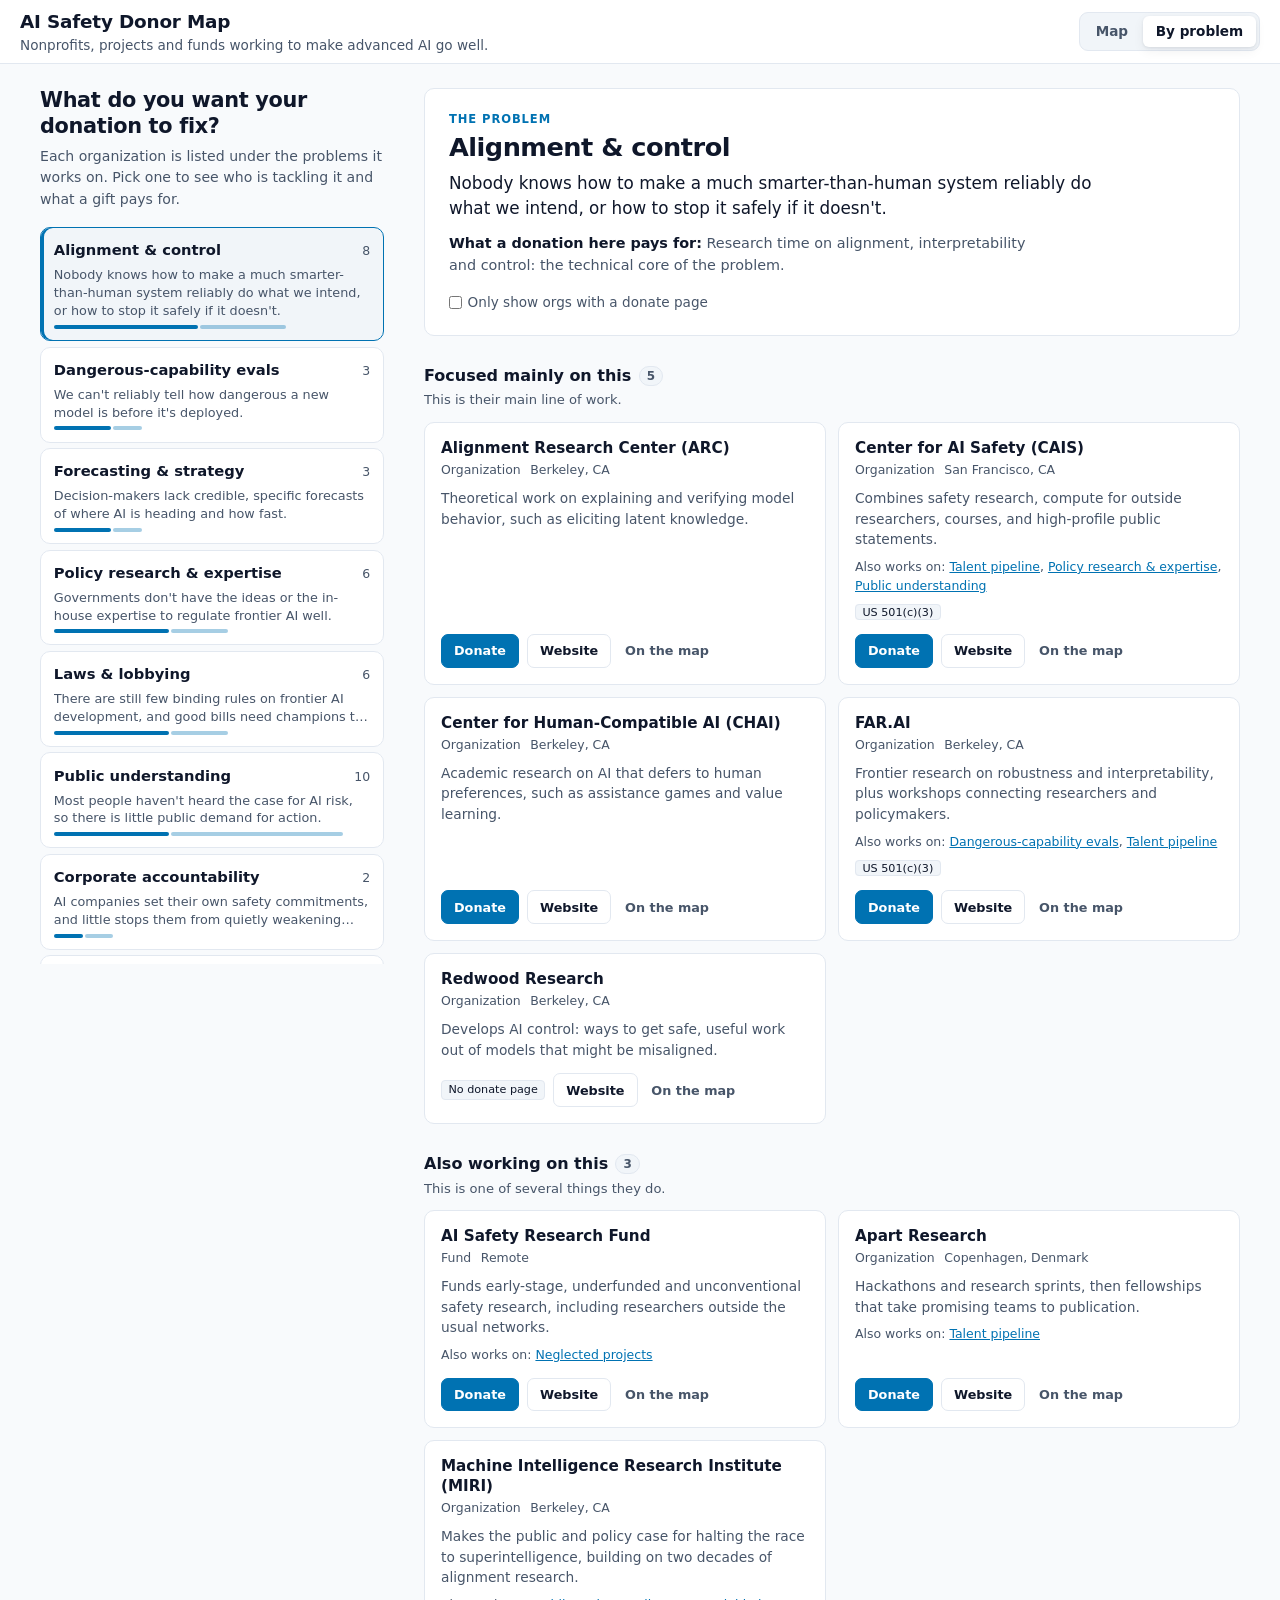
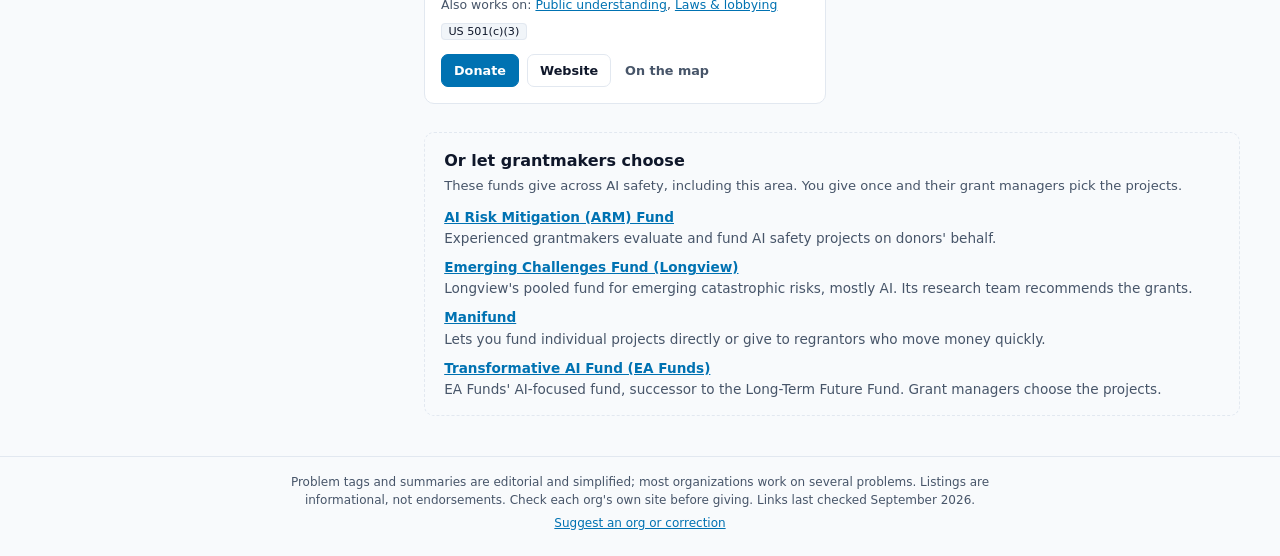
==== problems.html @ 3c9e0196 "Add a By problem view for donors Groups orgs by the problem they work on (alignment, evals, laws, pu" ====
<!DOCTYPE html>
<html lang="en">
<head>
  <meta charset="UTF-8" />
  <meta name="viewport" content="width=device-width, initial-scale=1.0" />
  <title>AI Safety Donor Map: By problem</title>
  <meta name="description" content="AI safety nonprofits, projects and funds organized by the problem they're working to solve, for donors deciding where to give." />
  <meta property="og:title" content="AI Safety Donor Map: By problem" />
  <meta property="og:description" content="Start with what you want your donation to fix, then see who is working on it." />
  <meta name="theme-color" content="#0f172a" />
  <link rel="icon" href="data:image/svg+xml,<svg xmlns='http://www.w3.org/2000/svg' viewBox='0 0 32 32'><circle cx='16' cy='16' r='14' fill='%230072B2'/><circle cx='16' cy='16' r='6' fill='%23E69F00'/></svg>" />
  <link rel="stylesheet" href="style.css" />
</head>
<body class="problems-page">
  <header class="topbar">
    <div class="brand">
      <h1>AI Safety Donor Map</h1>
      <p class="tagline">Nonprofits, projects and funds working to make advanced AI go well.</p>
    </div>
    <nav class="views" aria-label="Views">
      <a href="/">Map</a>
      <a href="/problems" aria-current="page">By problem</a>
    </nav>
  </header>

  <div class="pb-layout">
    <aside class="pb-rail" aria-label="Problems">
      <div class="pb-intro">
        <h2>What do you want your donation to fix?</h2>
        <p>Each organization is listed under the problems it works on. Pick one to see who is tackling it and what a gift pays for.</p>
      </div>
      <ol id="problem-list" class="pb-list"></ol>
      <p class="pb-note">Counts cover this directory's <span id="total"></span> listings, not the whole field. A low count can mean a neglected problem, or one this directory hasn't covered yet.</p>
    </aside>

    <main id="detail" class="pb-detail" tabindex="-1" aria-live="polite"></main>
  </div>

  <footer class="pb-foot">
    <p>Problem tags and summaries are editorial and simplified; most organizations work on several problems. Listings are informational, not endorsements. Check each org's own site before giving. Links last checked <span id="verified"></span>.</p>
    <p><a href="https://github.com/jaebooker/ai_donor_map/issues/new?title=Suggest%20an%20org" target="_blank" rel="noopener">Suggest an org or correction</a></p>
  </footer>

  <script src="problems.js"></script>
</body>
</html>
---- style.css ----
:root {
  --bg: #f8fafc;
  --surface: #ffffff;
  --surface-2: #f1f5f9;
  --border: #e2e8f0;
  --text: #0f172a;
  --muted: #475569;
  --accent: #0072b2;
  --accent-text: #ffffff;
  --shadow: 0 1px 3px rgba(15, 23, 42, 0.08), 0 4px 12px rgba(15, 23, 42, 0.06);
  --radius: 10px;
  --panel-w: 400px;
  --topbar-h: 64px;
}
@media (prefers-color-scheme: dark) {
  :root {
    --bg: #0b1120;
    --surface: #111827;
    --surface-2: #1e293b;
    --border: #273449;
    --text: #e2e8f0;
    --muted: #94a3b8;
    --accent: #56b4e9;
    --accent-text: #0b1120;
    --shadow: 0 1px 3px rgba(0, 0, 0, 0.4);
  }
}

* { margin: 0; padding: 0; box-sizing: border-box; }
html, body { height: 100%; }
body {
  font-family: system-ui, -apple-system, "Segoe UI", Roboto, "Helvetica Neue", sans-serif;
  line-height: 1.5;
  background: var(--bg);
  color: var(--text);
  display: flex;
  flex-direction: column;
}
a { color: var(--accent); }
.sr-only { position: absolute; width: 1px; height: 1px; overflow: hidden; clip: rect(0 0 0 0); }

.topbar {
  height: var(--topbar-h);
  display: flex;
  align-items: center;
  justify-content: space-between;
  gap: 1rem;
  padding: 0 1.25rem;
  background: var(--surface);
  border-bottom: 1px solid var(--border);
  flex-shrink: 0;
}
.topbar h1 { font-size: 1.15rem; letter-spacing: -0.01em; }
.tagline { font-size: 0.85rem; color: var(--muted); }
.view-toggle { display: none; }

.layout { flex: 1; display: flex; min-height: 0; }
.panel {
  width: var(--panel-w);
  flex-shrink: 0;
  display: flex;
  flex-direction: column;
  background: var(--surface);
  border-right: 1px solid var(--border);
  min-height: 0;
}
.controls { padding: 1rem 1rem 0.5rem; border-bottom: 1px solid var(--border); }
.search input, select {
  width: 100%;
  font: inherit;
  font-size: 0.9rem;
  color: var(--text);
  background: var(--surface-2);
  border: 1px solid var(--border);
  border-radius: 8px;
  padding: 0.55rem 0.75rem;
}
.search input:focus, select:focus { outline: 2px solid var(--accent); outline-offset: 1px; }

.chips { display: flex; flex-wrap: wrap; gap: 0.4rem; margin: 0.75rem 0; }
.chip {
  font: inherit;
  font-size: 0.78rem;
  display: inline-flex;
  align-items: center;
  gap: 0.35rem;
  padding: 0.3rem 0.6rem;
  border-radius: 999px;
  border: 1px solid var(--border);
  background: var(--surface);
  color: var(--text);
  cursor: pointer;
}
.chip .dot { width: 9px; height: 9px; border-radius: 50%; background: var(--c); }
.chip[aria-pressed="false"] { opacity: 0.45; }
.chip[aria-pressed="false"] .dot { background: transparent; box-shadow: inset 0 0 0 1.5px var(--c); }

.row { display: flex; gap: 0.75rem; align-items: center; }
.row select { width: auto; flex: 1; }
.check { font-size: 0.85rem; color: var(--muted); display: flex; gap: 0.35rem; align-items: center; white-space: nowrap; }
.count { font-size: 0.8rem; color: var(--muted); margin-top: 0.6rem; }

.list { list-style: none; overflow-y: auto; flex: 1; padding: 0.5rem; }
.card {
  padding: 0.8rem 0.85rem;
  border-radius: var(--radius);
  border: 1px solid transparent;
  cursor: pointer;
}
.card + .card { margin-top: 0.25rem; }
.card:hover, .card:focus-visible { background: var(--surface-2); outline: none; }
.card.active { border-color: var(--accent); background: var(--surface-2); }
.card h3 { font-size: 0.95rem; line-height: 1.3; }
.meta { font-size: 0.78rem; color: var(--muted); margin: 0.15rem 0 0.4rem; display: flex; flex-wrap: wrap; gap: 0.25rem 0.6rem; align-items: center; }
.tags { display: inline-flex; gap: 3px; }
.tags i { width: 8px; height: 8px; border-radius: 50%; display: inline-block; }
.card p.desc { font-size: 0.85rem; color: var(--muted); }
.card .desc { display: -webkit-box; -webkit-line-clamp: 2; -webkit-box-orient: vertical; overflow: hidden; }
.card.active .desc { display: block; }
.card .actions { display: none; margin-top: 0.6rem; gap: 0.5rem; flex-wrap: wrap; }
.card.active .actions { display: flex; }
.btn {
  font-size: 0.8rem;
  font-weight: 600;
  text-decoration: none;
  padding: 0.4rem 0.75rem;
  border-radius: 7px;
  border: 1px solid var(--border);
  color: var(--text);
  background: var(--surface);
}
.btn.primary { background: var(--accent); color: var(--accent-text); border-color: var(--accent); }
.badge { font-size: 0.7rem; padding: 0.05rem 0.4rem; border-radius: 4px; background: var(--surface-2); border: 1px solid var(--border); }
.extra { font-size: 0.78rem; margin-top: 0.45rem; }
.empty { padding: 2rem 1rem; text-align: center; color: var(--muted); font-size: 0.9rem; }

.panel-foot { font-size: 0.75rem; color: var(--muted); padding: 0.75rem 1rem; border-top: 1px solid var(--border); }
.panel-foot p + p { margin-top: 0.3rem; }

.map-wrap { flex: 1; position: relative; min-width: 0; }
#map { position: absolute; inset: 0; background: var(--surface-2); }

/* Map markers and popups */
.pin {
  width: 18px; height: 18px; border-radius: 50%;
  border: 2.5px solid #fff;
  box-shadow: 0 1px 4px rgba(0,0,0,0.4);
}
.pin.active { transform: scale(1.35); box-shadow: 0 0 0 4px rgba(0,114,178,0.35), 0 1px 4px rgba(0,0,0,0.4); }
.cluster {
  width: 36px; height: 36px; border-radius: 50%;
  display: grid; place-items: center;
  font-weight: 700; font-size: 0.85rem; color: #0f172a;
  background: #ffffff;
  border: 3px solid #0072b2;
  box-shadow: 0 1px 5px rgba(0,0,0,0.35);
}
.leaflet-popup-content-wrapper { border-radius: var(--radius); background: var(--surface); color: var(--text); }
.leaflet-popup-tip { background: var(--surface); }
.leaflet-popup-content { margin: 0.8rem 0.9rem; font-size: 0.85rem; line-height: 1.45; }
.leaflet-popup-content h3 { font-size: 0.95rem; margin-bottom: 0.2rem; }
.leaflet-popup-content .meta { margin-bottom: 0.5rem; }
.leaflet-popup-content .actions { display: flex; gap: 0.5rem; margin-top: 0.6rem; }
.leaflet-popup-content a.btn.primary { color: var(--accent-text); }
.leaflet-container a.btn { color: var(--text); }
.leaflet-container a.btn.primary { color: var(--accent-text); }

/* Mobile: stacked, toggle between map and list */
@media (max-width: 760px) {
  :root { --topbar-h: 56px; }
  .tagline { display: none; }
  .topbar { padding: 0 1rem; }
  .view-toggle {
    display: inline-block;
    font: inherit; font-size: 0.85rem; font-weight: 600;
    padding: 0.4rem 0.9rem; border-radius: 8px;
    border: 1px solid var(--border); background: var(--surface-2); color: var(--text);
  }
  .layout { position: relative; }
  .panel {
    position: absolute; inset: 0; width: 100%; z-index: 1100;
    border-right: 0;
    transform: translateX(-100%);
    transition: transform 0.2s ease;
  }
  body.show-list .panel { transform: none; }
}

/* View switcher */
.views { display: inline-flex; margin-left: auto; padding: 3px; gap: 2px; border: 1px solid var(--border); border-radius: 9px; background: var(--surface-2); flex-shrink: 0; }
.views a { font-size: 0.85rem; font-weight: 600; text-decoration: none; color: var(--muted); padding: 0.35rem 0.8rem; border-radius: 6px; white-space: nowrap; }
.views a:hover { color: var(--text); }
.views a[aria-current="page"] { background: var(--surface); color: var(--text); box-shadow: var(--shadow); }
.views a:focus-visible { outline: 2px solid var(--accent); outline-offset: 1px; }

/* Problem view */
.problems-page { height: auto; min-height: 100%; }
.pb-layout { flex: 1; display: grid; grid-template-columns: minmax(300px, 380px) 1fr; align-items: start; width: 100%; max-width: 1240px; margin: 0 auto; }
.pb-rail { position: sticky; top: 0; max-height: 100vh; overflow-y: auto; padding: 1.5rem 1rem 1.5rem 1.25rem; }
.pb-intro h2 { font-size: 1.3rem; line-height: 1.25; letter-spacing: -0.015em; }
.pb-intro p { font-size: 0.88rem; color: var(--muted); margin-top: 0.4rem; }
.pb-list { list-style: none; margin-top: 1.1rem; display: grid; gap: 0.35rem; }
.pb-item { width: 100%; text-align: left; font: inherit; color: var(--text); cursor: pointer; display: grid; gap: 0.3rem; padding: 0.7rem 0.8rem; border-radius: var(--radius); border: 1px solid var(--border); background: var(--surface); }
.pb-item:hover { background: var(--surface-2); }
.pb-item:focus-visible { outline: 2px solid var(--accent); outline-offset: 2px; }
.pb-item[aria-pressed="true"] { border-color: var(--accent); background: var(--surface-2); box-shadow: inset 3px 0 var(--accent); }
.pb-item-head { display: flex; justify-content: space-between; align-items: baseline; gap: 0.5rem; font-size: 0.92rem; }
.pb-count { font-size: 0.78rem; color: var(--muted); font-variant-numeric: tabular-nums; }
.pb-item-text { font-size: 0.8rem; color: var(--muted); line-height: 1.4; display: -webkit-box; -webkit-line-clamp: 2; -webkit-box-orient: vertical; overflow: hidden; }
.pb-item[aria-pressed="true"] .pb-item-text { -webkit-line-clamp: unset; }
.pb-bar { display: flex; gap: 2px; height: 4px; }
.pb-bar i { display: block; height: 100%; border-radius: 2px; background: var(--accent); }
.pb-bar i.also { background: var(--accent); opacity: 0.35; }
.pb-note { font-size: 0.75rem; color: var(--muted); margin-top: 1rem; }

.pb-detail { padding: 1.5rem 1.25rem 2.5rem 1.5rem; min-width: 0; outline: none; }
.pb-head { padding: 1.4rem 1.5rem; border-radius: var(--radius); background: var(--surface); border: 1px solid var(--border); }
.eyebrow { font-size: 0.72rem; font-weight: 700; letter-spacing: 0.08em; text-transform: uppercase; color: var(--accent); }
.pb-head h2 { font-size: 1.6rem; line-height: 1.2; letter-spacing: -0.02em; margin-top: 0.2rem; }
.pb-problem { font-size: 1.05rem; margin-top: 0.5rem; max-width: 62ch; }
.pb-buys { font-size: 0.9rem; color: var(--muted); margin-top: 0.75rem; max-width: 66ch; }
.pb-buys strong { color: var(--text); }
.pb-head .check { margin-top: 1rem; }
.pb-group { margin-top: 1.75rem; }
.pb-group h3 { font-size: 1rem; display: flex; align-items: center; gap: 0.45rem; }
.pb-group-n { font-size: 0.75rem; font-weight: 600; color: var(--muted); background: var(--surface-2); border: 1px solid var(--border); border-radius: 999px; padding: 0 0.45rem; }
.pb-hint { font-size: 0.82rem; color: var(--muted); margin-top: 0.15rem; }
.pb-cards { list-style: none; display: grid; grid-template-columns: repeat(auto-fill, minmax(280px, 1fr)); gap: 0.75rem; margin-top: 0.75rem; }
.pb-card { display: flex; flex-direction: column; padding: 1rem; border-radius: var(--radius); background: var(--surface); border: 1px solid var(--border); }
.pb-card h4 { font-size: 0.95rem; line-height: 1.3; }
.pb-card .meta { margin: 0.15rem 0 0; }
.pb-card > p { font-size: 0.86rem; color: var(--muted); margin-top: 0.5rem; }
.pb-card .pb-also { font-size: 0.78rem; }
.pb-card .actions { display: flex; flex-wrap: wrap; gap: 0.5rem; align-items: center; margin-top: auto; padding-top: 0.8rem; }
.btn.subtle { border-color: transparent; color: var(--muted); padding-left: 0.3rem; padding-right: 0.3rem; }
.btn.subtle:hover { color: var(--text); }
.pb-funds { padding: 1rem 1.2rem; border-radius: var(--radius); border: 1px dashed var(--border); }
.pb-fundlist { list-style: none; display: grid; gap: 0.55rem; margin-top: 0.7rem; }
.pb-fundlist li { font-size: 0.85rem; display: grid; gap: 0.05rem; }
.pb-fundlist a { font-weight: 600; }
.pb-fundlist span { color: var(--muted); }
.pb-foot { font-size: 0.75rem; color: var(--muted); padding: 1rem 1.25rem 1.5rem; border-top: 1px solid var(--border); text-align: center; }
.pb-foot p { max-width: 760px; margin: 0 auto; }
.pb-foot p + p { margin-top: 0.3rem; }

@media (max-width: 900px) {
  .pb-layout { grid-template-columns: 1fr; }
  .pb-rail { position: static; max-height: none; padding: 1.25rem 1rem 0; }
  .pb-list { grid-template-columns: repeat(auto-fill, minmax(230px, 1fr)); }
  .pb-detail { padding: 1.25rem 1rem 2rem; scroll-margin-top: 0.5rem; }
}
@media (max-width: 760px) {
  .views { margin-left: auto; }
  .views a { padding: 0.35rem 0.6rem; font-size: 0.8rem; }
  .topbar h1 { font-size: 1rem; }
  .pb-head { padding: 1.1rem 1rem; }
  .pb-head h2 { font-size: 1.35rem; }
  .pb-problem { font-size: 0.98rem; }
  .pb-cards { grid-template-columns: 1fr; }
}
@media (max-width: 420px) {
  .topbar h1 { font-size: 0.92rem; }
  .views a { padding: 0.3rem 0.45rem; }
}
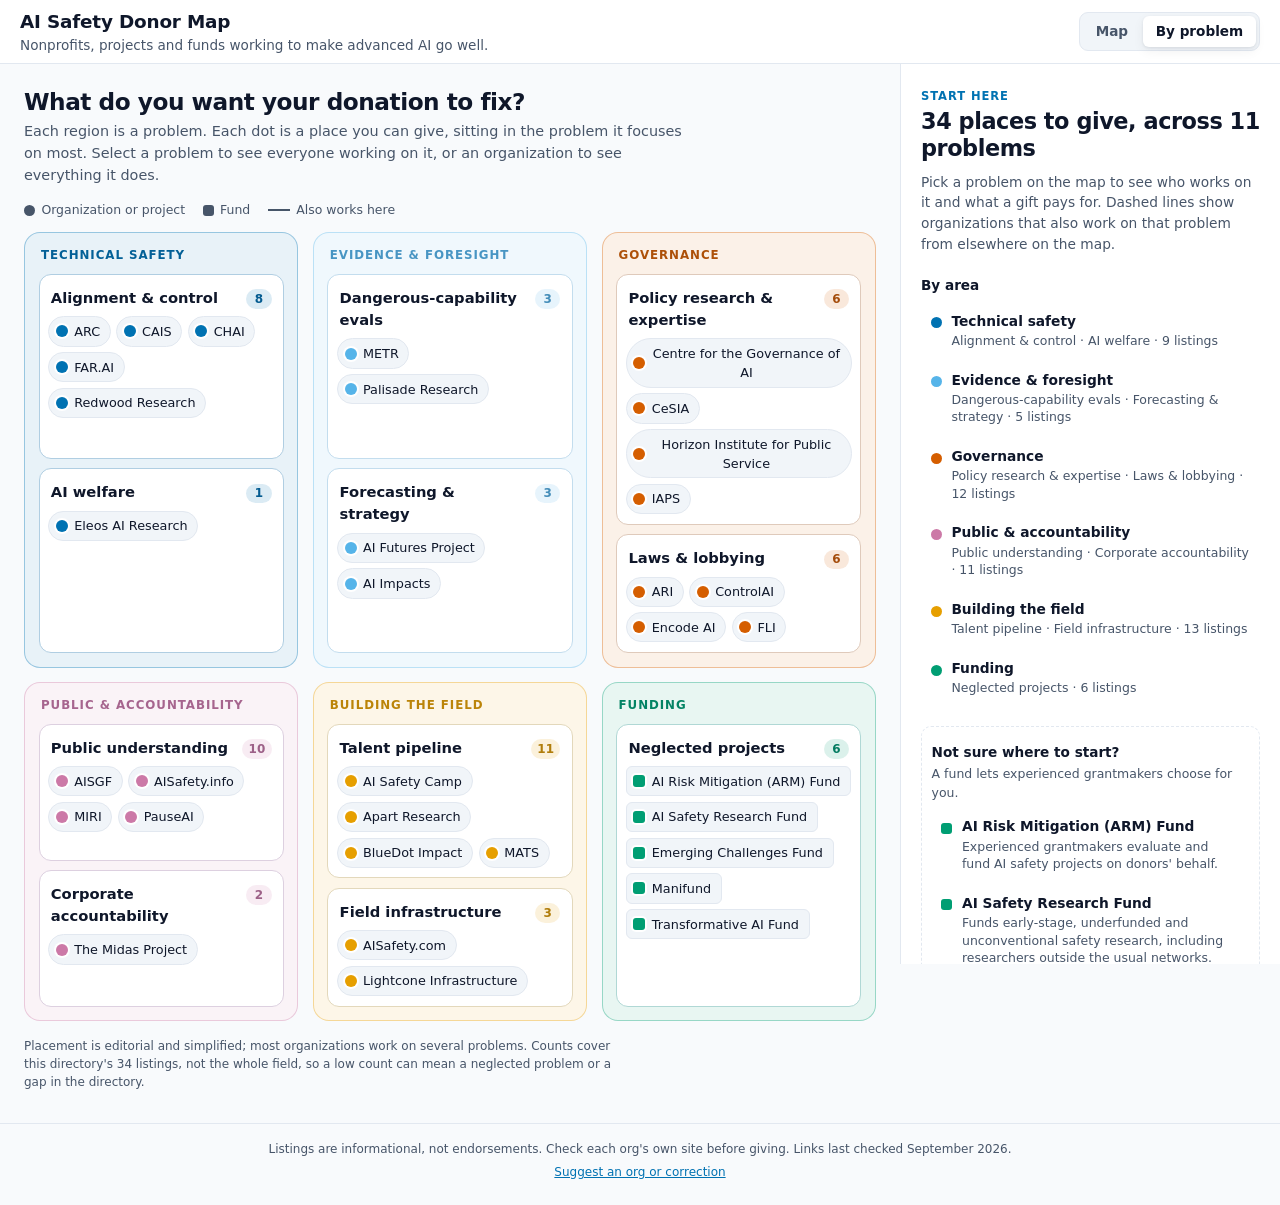
==== commit 7f45aee3: "Turn the By problem view into a visual landscape Problems become regions inside six colored zones; e" ====
--- a/problems.html
+++ b/problems.html
@@ -4,7 +4,7 @@
   <meta charset="UTF-8" />
   <meta name="viewport" content="width=device-width, initial-scale=1.0" />
   <title>AI Safety Donor Map: By problem</title>
-  <meta name="description" content="AI safety nonprofits, projects and funds organized by the problem they're working to solve, for donors deciding where to give." />
+  <meta name="description" content="A visual map of AI safety by the problems organizations are working to solve, for donors deciding where to give." />
   <meta property="og:title" content="AI Safety Donor Map: By problem" />
   <meta property="og:description" content="Start with what you want your donation to fix, then see who is working on it." />
   <meta name="theme-color" content="#0f172a" />
@@ -23,21 +23,28 @@
     </nav>
   </header>
 
-  <div class="pb-layout">
-    <aside class="pb-rail" aria-label="Problems">
-      <div class="pb-intro">
+  <div class="ls-layout">
+    <main class="ls-main">
+      <div class="ls-intro">
         <h2>What do you want your donation to fix?</h2>
-        <p>Each organization is listed under the problems it works on. Pick one to see who is tackling it and what a gift pays for.</p>
+        <p>Each region is a problem. Each dot is a place you can give, sitting in the problem it focuses on most. Select a problem to see everyone working on it, or an organization to see everything it does.</p>
       </div>
-      <ol id="problem-list" class="pb-list"></ol>
-      <p class="pb-note">Counts cover this directory's <span id="total"></span> listings, not the whole field. A low count can mean a neglected problem, or one this directory hasn't covered yet.</p>
-    </aside>
+      <div class="ls-legend" aria-hidden="true">
+        <span><i class="ls-key org"></i>Organization or project</span>
+        <span><i class="ls-key fund"></i>Fund</span>
+        <span><i class="ls-key line"></i>Also works here</span>
+      </div>
+      <div id="landscape" class="ls-map">
+        <svg id="links" class="ls-links" aria-hidden="true"></svg>
+      </div>
+      <p class="ls-note">Placement is editorial and simplified; most organizations work on several problems. Counts cover this directory's <span id="total"></span> listings, not the whole field, so a low count can mean a neglected problem or a gap in the directory.</p>
+    </main>
 
-    <main id="detail" class="pb-detail" tabindex="-1" aria-live="polite"></main>
+    <aside id="detail" class="ls-detail" tabindex="-1" aria-live="polite" aria-label="Details"></aside>
   </div>
 
   <footer class="pb-foot">
-    <p>Problem tags and summaries are editorial and simplified; most organizations work on several problems. Listings are informational, not endorsements. Check each org's own site before giving. Links last checked <span id="verified"></span>.</p>
+    <p>Listings are informational, not endorsements. Check each org's own site before giving. Links last checked <span id="verified"></span>.</p>
     <p><a href="https://github.com/jaebooker/ai_donor_map/issues/new?title=Suggest%20an%20org" target="_blank" rel="noopener">Suggest an org or correction</a></p>
   </footer>
 
--- a/style.css
+++ b/style.css
@@ -193,72 +193,102 @@
 .views a[aria-current="page"] { background: var(--surface); color: var(--text); box-shadow: var(--shadow); }
 .views a:focus-visible { outline: 2px solid var(--accent); outline-offset: 1px; }
 
-/* Problem view */
+/* Problem landscape */
 .problems-page { height: auto; min-height: 100%; }
-.pb-layout { flex: 1; display: grid; grid-template-columns: minmax(300px, 380px) 1fr; align-items: start; width: 100%; max-width: 1240px; margin: 0 auto; }
-.pb-rail { position: sticky; top: 0; max-height: 100vh; overflow-y: auto; padding: 1.5rem 1rem 1.5rem 1.25rem; }
-.pb-intro h2 { font-size: 1.3rem; line-height: 1.25; letter-spacing: -0.015em; }
-.pb-intro p { font-size: 0.88rem; color: var(--muted); margin-top: 0.4rem; }
-.pb-list { list-style: none; margin-top: 1.1rem; display: grid; gap: 0.35rem; }
-.pb-item { width: 100%; text-align: left; font: inherit; color: var(--text); cursor: pointer; display: grid; gap: 0.3rem; padding: 0.7rem 0.8rem; border-radius: var(--radius); border: 1px solid var(--border); background: var(--surface); }
-.pb-item:hover { background: var(--surface-2); }
-.pb-item:focus-visible { outline: 2px solid var(--accent); outline-offset: 2px; }
-.pb-item[aria-pressed="true"] { border-color: var(--accent); background: var(--surface-2); box-shadow: inset 3px 0 var(--accent); }
-.pb-item-head { display: flex; justify-content: space-between; align-items: baseline; gap: 0.5rem; font-size: 0.92rem; }
-.pb-count { font-size: 0.78rem; color: var(--muted); font-variant-numeric: tabular-nums; }
-.pb-item-text { font-size: 0.8rem; color: var(--muted); line-height: 1.4; display: -webkit-box; -webkit-line-clamp: 2; -webkit-box-orient: vertical; overflow: hidden; }
-.pb-item[aria-pressed="true"] .pb-item-text { -webkit-line-clamp: unset; }
-.pb-bar { display: flex; gap: 2px; height: 4px; }
-.pb-bar i { display: block; height: 100%; border-radius: 2px; background: var(--accent); }
-.pb-bar i.also { background: var(--accent); opacity: 0.35; }
-.pb-note { font-size: 0.75rem; color: var(--muted); margin-top: 1rem; }
-
-.pb-detail { padding: 1.5rem 1.25rem 2.5rem 1.5rem; min-width: 0; outline: none; }
-.pb-head { padding: 1.4rem 1.5rem; border-radius: var(--radius); background: var(--surface); border: 1px solid var(--border); }
 .eyebrow { font-size: 0.72rem; font-weight: 700; letter-spacing: 0.08em; text-transform: uppercase; color: var(--accent); }
-.pb-head h2 { font-size: 1.6rem; line-height: 1.2; letter-spacing: -0.02em; margin-top: 0.2rem; }
-.pb-problem { font-size: 1.05rem; margin-top: 0.5rem; max-width: 62ch; }
-.pb-buys { font-size: 0.9rem; color: var(--muted); margin-top: 0.75rem; max-width: 66ch; }
-.pb-buys strong { color: var(--text); }
-.pb-head .check { margin-top: 1rem; }
-.pb-group { margin-top: 1.75rem; }
-.pb-group h3 { font-size: 1rem; display: flex; align-items: center; gap: 0.45rem; }
-.pb-group-n { font-size: 0.75rem; font-weight: 600; color: var(--muted); background: var(--surface-2); border: 1px solid var(--border); border-radius: 999px; padding: 0 0.45rem; }
-.pb-hint { font-size: 0.82rem; color: var(--muted); margin-top: 0.15rem; }
-.pb-cards { list-style: none; display: grid; grid-template-columns: repeat(auto-fill, minmax(280px, 1fr)); gap: 0.75rem; margin-top: 0.75rem; }
-.pb-card { display: flex; flex-direction: column; padding: 1rem; border-radius: var(--radius); background: var(--surface); border: 1px solid var(--border); }
-.pb-card h4 { font-size: 0.95rem; line-height: 1.3; }
-.pb-card .meta { margin: 0.15rem 0 0; }
-.pb-card > p { font-size: 0.86rem; color: var(--muted); margin-top: 0.5rem; }
-.pb-card .pb-also { font-size: 0.78rem; }
-.pb-card .actions { display: flex; flex-wrap: wrap; gap: 0.5rem; align-items: center; margin-top: auto; padding-top: 0.8rem; }
 .btn.subtle { border-color: transparent; color: var(--muted); padding-left: 0.3rem; padding-right: 0.3rem; }
 .btn.subtle:hover { color: var(--text); }
-.pb-funds { padding: 1rem 1.2rem; border-radius: var(--radius); border: 1px dashed var(--border); }
-.pb-fundlist { list-style: none; display: grid; gap: 0.55rem; margin-top: 0.7rem; }
-.pb-fundlist li { font-size: 0.85rem; display: grid; gap: 0.05rem; }
-.pb-fundlist a { font-weight: 600; }
-.pb-fundlist span { color: var(--muted); }
+.pb-group-n { font-size: 0.72rem; font-weight: 600; color: var(--muted); background: var(--surface-2); border: 1px solid var(--border); border-radius: 999px; padding: 0 0.45rem; }
 .pb-foot { font-size: 0.75rem; color: var(--muted); padding: 1rem 1.25rem 1.5rem; border-top: 1px solid var(--border); text-align: center; }
 .pb-foot p { max-width: 760px; margin: 0 auto; }
 .pb-foot p + p { margin-top: 0.3rem; }
 
-@media (max-width: 900px) {
-  .pb-layout { grid-template-columns: 1fr; }
-  .pb-rail { position: static; max-height: none; padding: 1.25rem 1rem 0; }
-  .pb-list { grid-template-columns: repeat(auto-fill, minmax(230px, 1fr)); }
-  .pb-detail { padding: 1.25rem 1rem 2rem; scroll-margin-top: 0.5rem; }
+.ls-layout { flex: 1; display: grid; grid-template-columns: minmax(0, 1fr) 380px; align-items: start; }
+.ls-main { padding: 1.5rem 1.5rem 2rem; min-width: 0; }
+.ls-intro h2 { font-size: 1.45rem; line-height: 1.2; letter-spacing: -0.02em; }
+.ls-intro p { font-size: 0.9rem; color: var(--muted); margin-top: 0.35rem; max-width: 72ch; }
+.ls-legend { display: flex; flex-wrap: wrap; gap: 0.4rem 1.1rem; font-size: 0.78rem; color: var(--muted); margin: 0.9rem 0 0.8rem; }
+.ls-legend span { display: inline-flex; align-items: center; gap: 0.4rem; }
+.ls-key { display: inline-block; width: 11px; height: 11px; background: var(--muted); }
+.ls-key.org { border-radius: 50%; }
+.ls-key.fund { border-radius: 3px; }
+.ls-key.line { width: 22px; height: 0; border-top: 2px solid var(--muted); border-radius: 0; background: none; }
+
+.ls-map { position: relative; display: grid; grid-template-columns: repeat(3, minmax(0, 1fr)); gap: 0.9rem; }
+.ls-links { position: absolute; inset: 0; pointer-events: none; z-index: 3; overflow: visible; }
+.ls-links path { fill: none; stroke-width: 2; opacity: 0.75; stroke-dasharray: 5 4; }
+.ls-zone {
+  display: flex; flex-direction: column; gap: 0.6rem;
+  padding: 0.85rem; border-radius: 16px;
+  background: color-mix(in srgb, var(--z) 9%, var(--surface));
+  border: 1.5px solid color-mix(in srgb, var(--z) 35%, transparent);
+}
+.ls-zone-title { font-size: 0.74rem; font-weight: 800; letter-spacing: 0.08em; text-transform: uppercase; color: color-mix(in srgb, var(--z) 80%, var(--text)); padding: 0 0.15rem; }
+.ls-region { flex: 1; border-radius: 12px; background: var(--surface); border: 1px solid color-mix(in srgb, var(--z) 22%, var(--border)); padding: 0.25rem 0.55rem 0.6rem; transition: box-shadow .15s, border-color .15s, opacity .15s; }
+.ls-region-head { width: 100%; display: flex; justify-content: space-between; align-items: baseline; gap: 0.5rem; padding: 0.5rem 0.15rem 0.45rem; border: 0; background: none; font: inherit; color: var(--text); cursor: pointer; text-align: left; }
+.ls-region-name { font-size: 0.92rem; font-weight: 700; }
+.ls-region-head:hover .ls-region-name { color: color-mix(in srgb, var(--z) 75%, var(--text)); }
+.ls-region-head:focus-visible { outline: 2px solid var(--z); outline-offset: 2px; border-radius: 6px; }
+.ls-region-count { font-size: 0.75rem; font-weight: 700; min-width: 1.6rem; text-align: center; padding: 0.05rem 0.4rem; border-radius: 999px; background: color-mix(in srgb, var(--z) 14%, transparent); color: color-mix(in srgb, var(--z) 75%, var(--text)); font-variant-numeric: tabular-nums; }
+.ls-nodes { list-style: none; display: flex; flex-wrap: wrap; gap: 0.35rem; }
+.ls-node { display: inline-flex; align-items: center; gap: 0.4rem; font: inherit; font-size: 0.8rem; color: var(--text); padding: 0.28rem 0.6rem 0.28rem 0.4rem; border-radius: 999px; border: 1px solid var(--border); background: var(--surface-2); cursor: pointer; transition: opacity .15s, transform .15s, border-color .15s; }
+.ls-node.fund { border-radius: 6px; }
+.ls-node i { width: 12px; height: 12px; border-radius: 50%; flex-shrink: 0; box-shadow: 0 0 0 2px var(--surface); }
+.ls-node.fund i { border-radius: 3px; }
+.ls-node:hover { border-color: var(--z); transform: translateY(-1px); }
+.ls-node:focus-visible { outline: 2px solid var(--z); outline-offset: 2px; }
+.ls-empty { font-size: 0.78rem; color: var(--muted); font-style: italic; }
+
+.ls-map.has-sel .ls-region:not(.on) { opacity: 0.75; }
+.ls-map.has-sel .ls-node:not(.on) { opacity: 0.5; }
+.ls-map .ls-region.on { opacity: 1; border-color: var(--z); box-shadow: 0 0 0 2px color-mix(in srgb, var(--z) 45%, transparent); }
+.ls-map .ls-node.on { opacity: 1; border-color: color-mix(in srgb, var(--z) 60%, var(--border)); }
+.ls-map .ls-region:not(.on) .ls-node.on { opacity: 1; background: var(--surface); }
+.ls-node[aria-pressed="true"] { background: var(--text); color: var(--surface); border-color: var(--text); }
+.ls-note { font-size: 0.75rem; color: var(--muted); margin-top: 1rem; max-width: 80ch; }
+
+
+.ls-detail { position: sticky; top: 0; max-height: 100vh; overflow-y: auto; padding: 1.5rem 1.25rem 2rem; border-left: 1px solid var(--border); background: var(--surface); align-self: stretch; outline: none; }
+.ls-detail h2 { font-size: 1.4rem; line-height: 1.2; letter-spacing: -0.02em; margin-top: 0.2rem; }
+.ls-detail h3 { font-size: 0.85rem; margin: 1.3rem 0 0.5rem; display: flex; align-items: center; gap: 0.4rem; }
+.ls-problem { font-size: 1rem; margin-top: 0.5rem; }
+.ls-buys, .ls-desc { font-size: 0.86rem; color: var(--muted); margin-top: 0.6rem; }
+.ls-buys strong { color: var(--text); }
+.ls-rows { list-style: none; display: grid; gap: 0.25rem; }
+.ls-row { text-decoration: none; width: 100%; display: flex; gap: 0.6rem; align-items: flex-start; text-align: left; font: inherit; color: var(--text); padding: 0.5rem 0.55rem; border-radius: 8px; border: 1px solid transparent; background: none; cursor: pointer; }
+.ls-row:hover, .ls-row:focus-visible { background: var(--surface-2); border-color: var(--border); outline: none; }
+.ls-row i { width: 11px; height: 11px; border-radius: 50%; margin-top: 0.3rem; flex-shrink: 0; }
+.ls-row i.fund { border-radius: 3px; }
+.ls-row strong { display: block; font-size: 0.86rem; line-height: 1.3; }
+.ls-row small { display: block; font-size: 0.78rem; color: var(--muted); line-height: 1.4; margin-top: 0.1rem; }
+.ls-funds { margin-top: 1.3rem; padding: 0.2rem 0.6rem 0.6rem; border: 1px dashed var(--border); border-radius: var(--radius); }
+.ls-funds h3 { margin-top: 0.7rem; }
+.ls-funds > p { font-size: 0.78rem; color: var(--muted); margin: -0.3rem 0 0.4rem; }
+.ls-chips { display: flex; flex-wrap: wrap; gap: 0.35rem; }
+.ls-chip { font-size: 0.78rem; font-weight: 600; text-decoration: none; padding: 0.2rem 0.6rem; border-radius: 999px; color: color-mix(in srgb, var(--z) 80%, var(--text)); background: color-mix(in srgb, var(--z) 12%, transparent); border: 1px solid color-mix(in srgb, var(--z) 35%, transparent); }
+.ls-chip:hover { background: color-mix(in srgb, var(--z) 22%, transparent); }
+.ls-detail .actions { display: flex; flex-wrap: wrap; gap: 0.5rem; align-items: center; margin-top: 1.1rem; }
+.ls-back { font-size: 0.82rem; margin-top: 1.2rem; }
+.ls-back a { text-decoration: none; }
+
+@media (max-width: 1250px) { .ls-map { grid-template-columns: repeat(2, minmax(0, 1fr)); } }
+@media (max-width: 980px) {
+  .ls-layout { grid-template-columns: 1fr; }
+  .ls-detail { position: static; max-height: none; border-left: 0; border-top: 1px solid var(--border); scroll-margin-top: 0.5rem; }
+}
+@media (max-width: 640px) {
+  .ls-main { padding: 1.1rem 1rem 1.5rem; }
+  .ls-map { grid-template-columns: 1fr; }
+  .ls-links { display: none; }
+  .ls-intro h2 { font-size: 1.25rem; }
+  .ls-detail { padding: 1.25rem 1rem 1.75rem; }
 }
 @media (max-width: 760px) {
-  .views { margin-left: auto; }
   .views a { padding: 0.35rem 0.6rem; font-size: 0.8rem; }
   .topbar h1 { font-size: 1rem; }
-  .pb-head { padding: 1.1rem 1rem; }
-  .pb-head h2 { font-size: 1.35rem; }
-  .pb-problem { font-size: 0.98rem; }
-  .pb-cards { grid-template-columns: 1fr; }
 }
 @media (max-width: 420px) {
   .topbar h1 { font-size: 0.92rem; }
   .views a { padding: 0.3rem 0.45rem; }
 }
+@media (prefers-reduced-motion: reduce) { .ls-node, .ls-region { transition: none; } }
